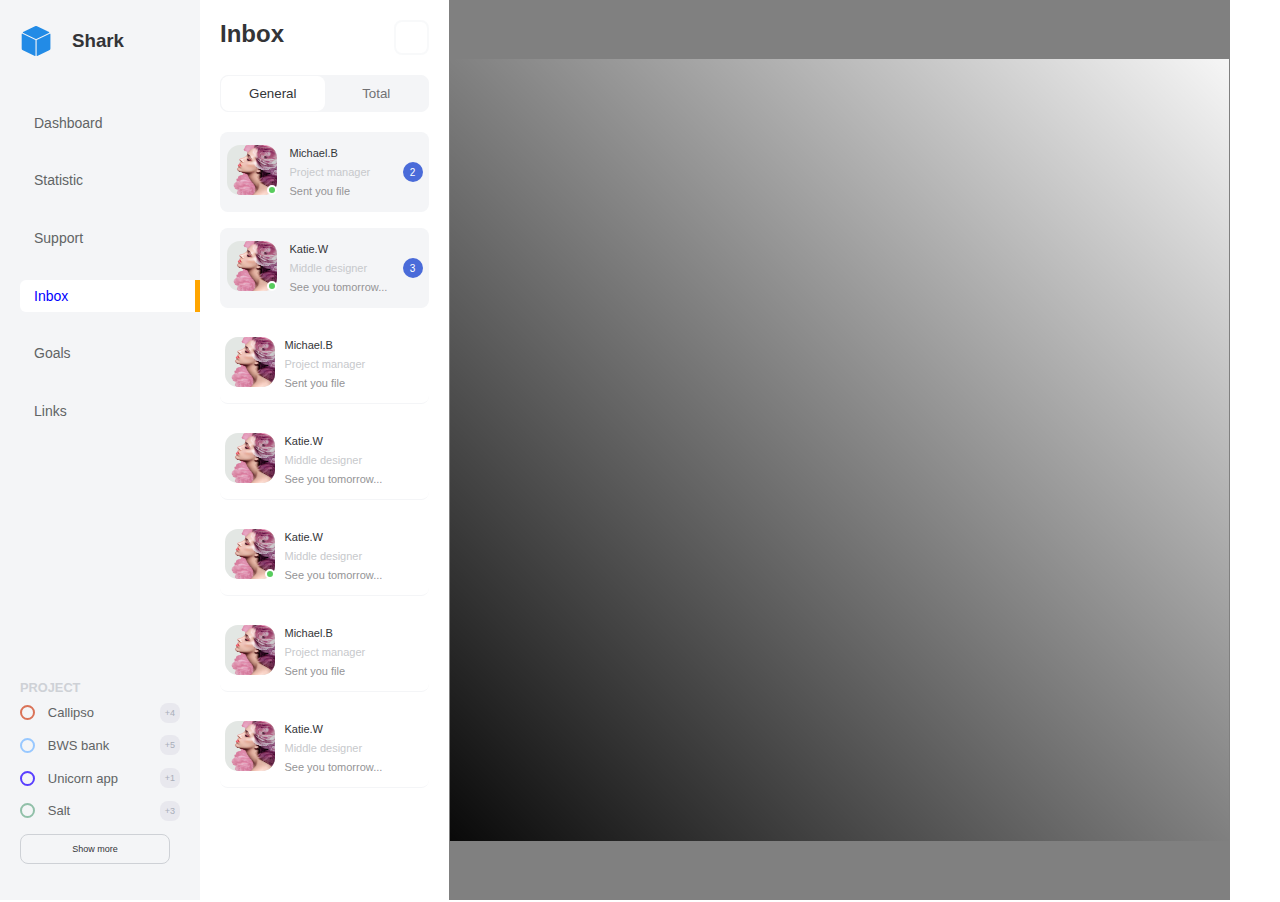
==== index.html @ 5ca9c0ca "2part" ====
<!DOCTYPE html>
<html lang="en">
<head>
    <meta charset="UTF-8">
    <meta http-equiv="X-UA-Compatible" content="IE=edge">
    <meta name="viewport" content="width=, initial-scale=1.0">
    <link rel="stylesheet" href="./style.css">
    <link rel="stylesheet" href="https://maxst.icons8.com/vue-static/landings/line-awesome/line-awesome/1.3.0/css/line-awesome.min.css">
    <title>Schark app</title>

</head>
<body>
    <aside class="menu">
        <div class="logo">
           <img class="logo__img" src="./image/icons8-cube-60.png" alt="">
            <h3 class="logo__text" >Shark</h3>
        </div>
        
       <section class="nav">
            <ul class="nav__list">
                <li class="nav__item">
                    <span class="nav_img-menu"><i class="lab la-buffer"></i>
                    </span>
                    <span class="nav__text-item">Dashboard</span>
                </li>
                    <li class="nav__item">
                        <span class="nav_img-menu"><i class="las la-chart-area"></i></span>
                        <span class="nav__text-item">Statistic</span>
                    </li>
                    <li class="nav__item">
                        <span class="nav_img-menu"><i class="las la-comment-alt"></i></span>
                        <span class="nav__text-item">Support</span>
                    </li>
                    <li class="nav__item nav__item-active">
                        <span class="nav_img-menu nav__img-active"><i class="las la-inbox"></i></span>
                        <span class="nav__text-item nav__text-active">Inbox</span>
                    </li>
                    <li class="nav__item">
                        <span class="nav_img-menu"><i class="las la-rocket"></i></span>
                        <span class="nav__text-item">Goals</span>
                    </li>
                    <li class="nav__item">
                        <span class="nav_img-menu"><i class="las la-link"></i></span>
                        <span class="nav__text-item">Links</span>
                </li>
            </ul>
                <div class="nav__project-wrap">
                <ul class="nav__project">
                    <h4 class="nav__project-title" >PROJECT</h4>
                    <li class="nav__project-list" >
                        <div class="project__list-wrap">
                            <div class="nav__img nav__img--orange" ></div>
                            <span class="nav__project-item" >Callipso</span>
                        </div>
                        <button class="button__project">+4</button>
                    </li>
                    <li class="nav__project-list">
                        <div class="project__list-wrap">
                           <div class="nav__img nav__img--blue" ></div>
                           <span class="nav__project-item" >BWS bank</span> 
                        </div>
                        <button class="button__project">+5</button>
                    </li>
                    <li class="nav__project-list">
                        <div class="project__list-wrap">
                         <div class="nav__img nav__img--violet" ></div>
                         <span class="nav__project-item" >Unicorn app<span> 
                        </div>
                       <button class="button__project">+1</button> 
                    </li>
                    <li class="nav__project-list">
                        <div class="project__list-wrap">
                          <div class="nav__img nav__img--green" ></div>
                          <span class="nav__project-item" >Salt</span> 
                        </div>
                        <button class="button__project">+3</button> 
                    </li>
                </ul>
                <button class="button-nav-project">Show more</button>
                </div>
       </section>
           
    </aside>
  <main>
        <div class="inbox">
            <div class="inbox__title-wrap">
                    <h2 class="inbox__title">
                        Inbox
                    </h2>
                    <button class="inbox__button" type="button" ><i class="las la-plus"></i></button>
                    
            </div>    
                   <div class="inbox__switcher">
                        <button class="inbox__switcher-button inbox__switcher-button--active" id="general-btn">General</button>
                        <button class="inbox__switcher-button" id="total-btn">Total</button>
                    </div>
            <ul class="container">
                <li class="chat__item">
                    <figure class="chat__person">
                    <img class="person__avatar" src="./image/person.png" alt="">
                    <div class="marker_avatar--green"></div>    
                    </figure>
                    <div class="chat__text-wrap">
                        <div class="chat__text chat__text--bold">Michael.B</div>
                        <div class=" chat__text chat__text--lightgray">Project manager</div>
                        <div class=" chat__text chat__text--darkgray" >Sent you file</div>
                    </div>
                    <div class="chat__img--blue">2</div>

                </li>
                <li class="chat__item">
                    <figure class="chat__person">
                        <img class="person__avatar" src="./image/person.png" alt="">
                        <div class="marker_avatar--green"></div>    
                     </figure>
                        <div class="chat__text-wrap">
                            <div class="chat__text chat__text--bold">Katie.W</div>
                            <div class=" chat__text chat__text--lightgray">Middle designer</div>
                            <div class=" chat__text chat__text--darkgray" >See you tomorrow...</div>
                        </div>
                        <div class="chat__img--blue">3</div>
                </li>
                <li class="chat__item chat__item--notActive">
                    <figure class="chat__person">
                    <img class="person__avatar" src="./image/person.png" alt="">
                    <!-- <div class="marker_avatar--green"></div>     -->
                    </figure>
                    <div class="chat__text-wrap">
                        <div class="chat__text chat__text--bold">Michael.B</div>
                        <div class=" chat__text chat__text--lightgray">Project manager</div>
                        <div class=" chat__text chat__text--darkgray" >Sent you file</div>
                    </div>
                    <div class="chat__img--none"></div>

                </li>
                <li class="chat__item chat__item--notActive">
                    <figure class="chat__person">
                        <img class="person__avatar" src="./image/person.png" alt="">
                        <!-- <div class="marker_avatar--green"></div>     -->
                     </figure>
                        <div class="chat__text-wrap">
                            <div class="chat__text chat__text--bold">Katie.W</div>
                            <div class=" chat__text chat__text--lightgray">Middle designer</div>
                            <div class=" chat__text chat__text--darkgray" >See you tomorrow...</div>
                        </div>
                        <div class="chat__img--none"></div>
                </li>
                <li class="chat__item chat__item--notActive">
                    <figure class="chat__person">
                        <img class="person__avatar" src="./image/person.png" alt="">
                        <div class="marker_avatar--green"></div>    
                     </figure>
                        <div class="chat__text-wrap">
                            <div class="chat__text chat__text--bold">Katie.W</div>
                            <div class=" chat__text chat__text--lightgray">Middle designer</div>
                            <div class=" chat__text chat__text--darkgray" >See you tomorrow...</div>
                        </div>
                        <div class="chat__img--none"></div>
                </li>
                <li class="chat__item chat__item--notActive">
                    <figure class="chat__person">
                    <img class="person__avatar" src="./image/person.png" alt="">
                    <!-- <div class="marker_avatar--green"></div>     -->
                    </figure>
                    <div class="chat__text-wrap">
                        <div class="chat__text chat__text--bold">Michael.B</div>
                        <div class=" chat__text chat__text--lightgray">Project manager</div>
                        <div class=" chat__text chat__text--darkgray" >Sent you file</div>
                    </div>
                    <div class="chat__img--none"></div>

                </li>
                <li class="chat__item chat__item--notActive">
                    <figure class="chat__person">
                        <img class="person__avatar" src="./image/person.png" alt="">
                        <!-- <div class="marker_avatar--green"></div>     -->
                     </figure>
                        <div class="chat__text-wrap">
                            <div class="chat__text chat__text--bold">Katie.W</div>
                            <div class=" chat__text chat__text--lightgray">Middle designer</div>
                            <div class=" chat__text chat__text--darkgray" >See you tomorrow...</div>
                        </div>
                        <div class="chat__img--none"></div>
                </li>
                 
            </ul>
        </div>
        <div class="chat">
            <div  class="chat-top"></div>
            <div class="messages">
                <div class="message"></div>
                <div class="message"></div>
                <div class="message"></div>
                <div class="message"></div>
                <div class="message"></div>
                <div class="message"></div>
                <div class="message"></div>
                <div class="message"></div>
                <div class="message"></div>
                <div class="message"></div>
            </div>
            <div class="chat-bottom"></div>
        </div>
        <div class="panel">

        </div>
  </main>
  <script>
      var  generalBtn = document.getElementById('general-btn');
var  totalBtn = document.getElementById('total-btn');

generalBtn.addEventListener("click", function(evt) {
    console.log(evt.target);
    generalBtn.classList.toggle('inbox__switcher-button--active');
    totalBtn.classList.toggle('inbox__switcher-button--active');
});

totalBtn.addEventListener("click", function(evt) {
    console.log(evt.target);
    generalBtn.classList.toggle('inbox__switcher-button--active');
    totalBtn.classList.toggle('inbox__switcher-button--active');
});
  </script> 

</body>
</html>
---- style.css ----
* {
    box-sizing: border-box;
    padding: 0;
    margin: 0;
}
@import url('https://fonts.googleapis.com/css2?family=Roboto:ital,wght@0,400;0,700;1,100&display=swap');
html,
body,
main,
aside,
.inbox,
.chat,
.panel {
height: 100%
}
:root {
    --light-gray:rgb(244,245,247);
    --dark-gray: #717173;
    --dark-text: rgb(51,52,55);
    --nav-text: rgb(97, 100, 101);
    --marg-top: 2vw;
    --margin: 20px;
    --text-lightGrey: #CED1D6;
    --radius: 8px;
}
body {
    font-family: 'Roboto',
    sans-serif;

}
li {
    list-style-type: none;
}
lu {
    margin-left: 0;
    margin-right: 0;

}
aside {
    position: absolute;
    left: 0;
    top: 0;
}

.menu /* .aside{  */ {
    position: absolute;
    top: 0;
    left: 0;
    background: var(--light-gray);
    width: 200px;
    height: 100%;
    padding: 0 0 0 20px;
    padding-top: var(--marg-top);

}
.logo {
    display: flex;
    align-items: center;
    margin-bottom:calc(var(--marg-top)*2) ;
}
.logo__img {
    width: 32px;
    height: 30px;
   margin-right: 20px;
}
.logo__text {
    color: var(--dark-text);
   
}
.nav {
    display: flex;
    flex-direction: column;
     align-items: center;
     justify-content: space-between;
     height: 90%;
    
}
    
.nav__project-title {
    color: var(--text-lightGrey);
    font-size: 1vw;
    margin-bottom: 8px;
}
.nav_img-menu {
    color: #A5A9B2;
    margin: 0 5px 0 9px;
}
.nav__text-item {
    color: var(--nav-text);
    font-size: 14px;
   
}
.nav__item {
    margin-bottom: var(--marg-top);
    width: 100%;
    height: 2rem;
    display: flex;
    justify-content: start;
    align-items: center;
  
}
.nav__img-active,
.nav__text-active{
    color: blue;
}
.nav__item:hover,
.nav__item-active {
    border-right: 5px solid orange;
    background-color: white;
    cursor: pointer;
    border-top-left-radius: 6px;
    border-bottom-left-radius: 6px;
}
.nav__img{
    width: 15px;
    height: 15px;
    border: 2px solid rgb(218, 115, 88);
    border-radius: var(--radius);
}
.nav__img--blue{
    border: 2px solid rgb(152, 200, 255);
}
.nav__img--violet {
    border: 2px solid rgb(89, 63, 263);
}
.nav__img--green{
    border: 2px solid rgb(145, 192, 169);
}
.nav__project-list {
    display: flex;
    justify-content: space-between;
    font-size: 13px;
    margin-bottom: calc(var(--marg-top)/2);
}
.button__project {
    width: 20px;
    height: 20px;
    background-color: rgb(232, 232, 238);
    border: none;
    border-radius: var(--radius);
    color: rgb(168, 174, 185);
    font-size: 9px;
}
.nav__list {
    width: 100%;
}
.project__list-wrap{
    display: flex;
    justify-content: space-between;
    align-items: center;
}
.nav__project-item {
    color: var(--nav-text);
    margin-left: 1vw;
}
.button-nav-project {
   background-color: var(--light-gray); 
   border: 1px solid var(--text-lightGrey);
   width:150px ;
   height: 30px;
   border-radius: var(--radius);
   color: var(--dark-text);
   font-size: 9px;
   margin-bottom: 30px;
}
.nav__project-wrap{
    width: 100%;
    box-sizing: border-box;
    padding-right: 20px;
}
.inbox {
    border-right: 1px solid grey;
    padding: 20px 20px 0 20px;
    width: 250px;
    color: var(--dark-text);
    
}
.inbox__button{
    background: transparent;
    border: 2px solid var(--light-gray);
    border-radius: var(--radius);
    width: 35px;
    height: 35px;
    font-size: 20px;
}
.inbox__button {  
    cursor: pointer;
    opacity: 0.6;
}
.inbox__title-wrap {
    display: flex;
    justify-content: space-between;
    margin-bottom: var(--margin);
}
.inbox__switcher {
    display: flex;
    background: var(--light-gray);
    border: 1px solid var(--light-gray);
    border-radius: var(--radius);
    margin-bottom: var(--margin);
   
}
.inbox__switcher-button {
    width: 50%;
    height: 35px;
    border: none;
    border-radius: var(--radius);
    background: transparent;
    color: var(--dark-gray);
}

.inbox__switcher-button--active {
    background: white;
    color: var(--dark-text);
}
main {
    position: absolute;
    top: 0;
    left: 200px;
    width: calc(100% - 200px);
    display: flex;
}
.chat {
    border-right: 1px solid grey;
    width: calc(100% - 250px - 50px);
    background: linear-gradient(45deg, black, transparent);
    display: flex;
    justify-content: space-between;
    flex-direction: column;
}
.panel {
    width: 50px;
}
.chat__item {
    display: flex;
    height: 80px;
    background:var(--light-gray);
    /* надо поправить, чтобы отступ был у всех кроме последнего */
    justify-content: space-around;
    align-items: center;
    border-radius: var(--radius);
}
.chat__item:not(:last-child) {
    margin-bottom: 1rem;
}
.chat__item--notActive{
    background: none;
    border-bottom: 1px solid var(--light-gray);
    border-radius: none;
}
.chat__person {
    position: relative;
    
}
.person__avatar{
    width: 50px;
    height: 50px;
    border-radius: 13px;
    background-color: #E3E7E4;
    
}
.marker_avatar--green{
    width: 10px;
    height: 10px;
    background-color: #57CC5D;
    border:  2px solid white;
    border-radius: 100%;
    position: absolute;
    bottom: 4px;
    right: 0;
}
.chat__img--none{
    width: 30px;
    height: 20px  
}
 .container,
 .messages {
     height: calc(100% - 110px);
     overflow-y: scroll; /* добавляет скрол ан странице в этом блоке */ 
     /* надо поправить, чтобы сделать через  calc 100-высота class inbox */

 }
 
.chat__text-wrap {
     width:100px;
     height: 50px;
     display: flex;
     flex-direction: column;
     justify-content: space-between;
     
     
 }
 .chat__text{
font-size: 11px;
 }
 .chat__text--bold{
     color: var(--dark-text);
 }
 .chat__text--lightgray{
     color: #c7c9cc;
 }
 .chat__text--darkgray{
     color: #949496;
 }

 .chat__img--blue {
     display: flex;
     width: 20px;
     height: 20px;
     background-color: #4A6BD9;
     font-size: 10px;
     justify-content: center;
     align-items: center;
     color: white;
     border-radius: 100%;
 }
 .chat-top,
 .chat-bottom {
     height: 60px;
     background: grey;
 }
 .message {
     height: 20px;
     
     margin-bottom: 1rem;
 }
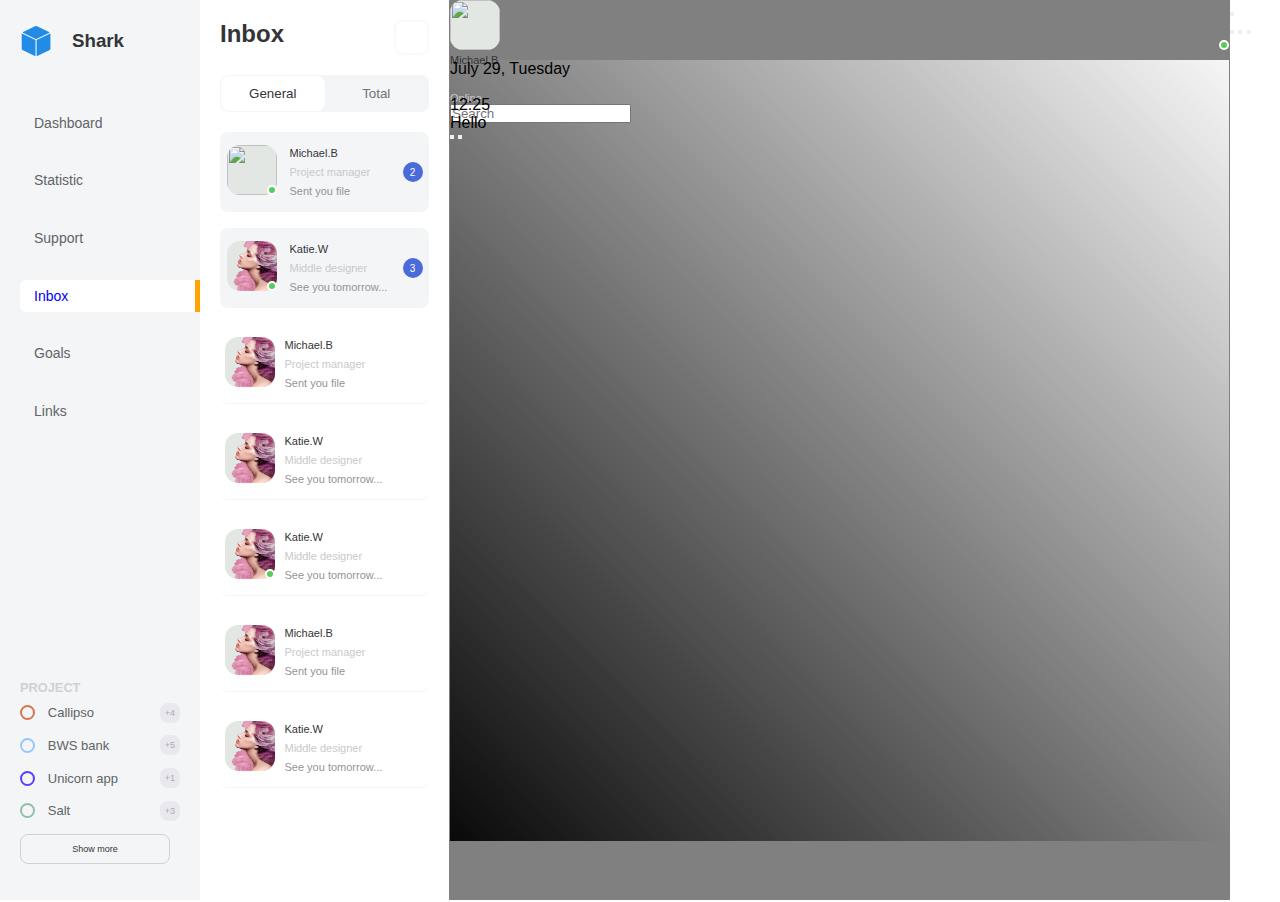
==== commit 3ebe9f31: "3bloks ready" ====
--- a/index.html
+++ b/index.html
@@ -97,8 +97,8 @@
             <ul class="container">
                 <li class="chat__item">
                     <figure class="chat__person">
-                    <img class="person__avatar" src="./image/person.png" alt="">
-                    <div class="marker_avatar--green"></div>    
+                    <img class="person__avatar" src="./image/face_PNG11760.png" alt="">
+                     <div class="marker_avatar--green"></div>    
                     </figure>
                     <div class="chat__text-wrap">
                         <div class="chat__text chat__text--bold">Michael.B</div>
@@ -185,13 +185,34 @@
                  
             </ul>
         </div>
-        <div class="chat">
-            <div  class="chat-top"></div>
+        <section class="chat">
+            <div  class="chat-top">
+                <div class="chat__top-wrap">
+                   <figure class="chat__person chat__person--little">
+                        <img class="person__avatar person_img--little" src="./image/face_PNG11760.png" alt="">
+                        <div class="marker_avatar--green"></div>    
+                    </figure>
+                    <div class="chat__text-wrap chat__text-size">
+                        <div class="chat__text chat__text--bold">Michael.B</div>
+                        <div class=" chat__text chat__text--lightgray">Online</div>
+                    </div>
+                </div>
+                <div class="chat__top-wrap">
+                    <form class="search__wrap">
+                        <input type="text"  id=""     placeholder="Search" class="search__form">
+                         <span class="icon__search"><i class="las la-search"></i></span>
+                    </form>
+                        <button class="button__chat-top"><i class="las la-microphone"></i></button>
+                    <button class="button__chat-top"><i class="las la-camera"></i></button>
+                
+                </div>
+
+            </div>
             <div class="messages">
-                <div class="message"></div>
-                <div class="message"></div>
-                <div class="message"></div>
-                <div class="message"></div>
+                <div class="message">July 29, Tuesday</div>
+                <time class="message">12:25</time>
+                <div class="message">Hello</div>
+                <audio class="message"></audio>
                 <div class="message"></div>
                 <div class="message"></div>
                 <div class="message"></div>
@@ -200,10 +221,15 @@
                 <div class="message"></div>
             </div>
             <div class="chat-bottom"></div>
-        </div>
-        <div class="panel">
-
-        </div>
+        </section>
+        <footer class="panel">
+                <button class="button__footer"><i class="las la-ellipsis-h"></i></button>
+            <div class="panel__bottom">
+                <button class="button__footer"><i class="las la-exclamation-circle"></i></button>
+                <button class="button__footer"><i class="las la-microphone-slash"></i></button>
+                <button class="button__footer"><i class="las la-trash"></i></button>
+            </div>
+        </footer>
   </main>
   <script>
       var  generalBtn = document.getElementById('general-btn');
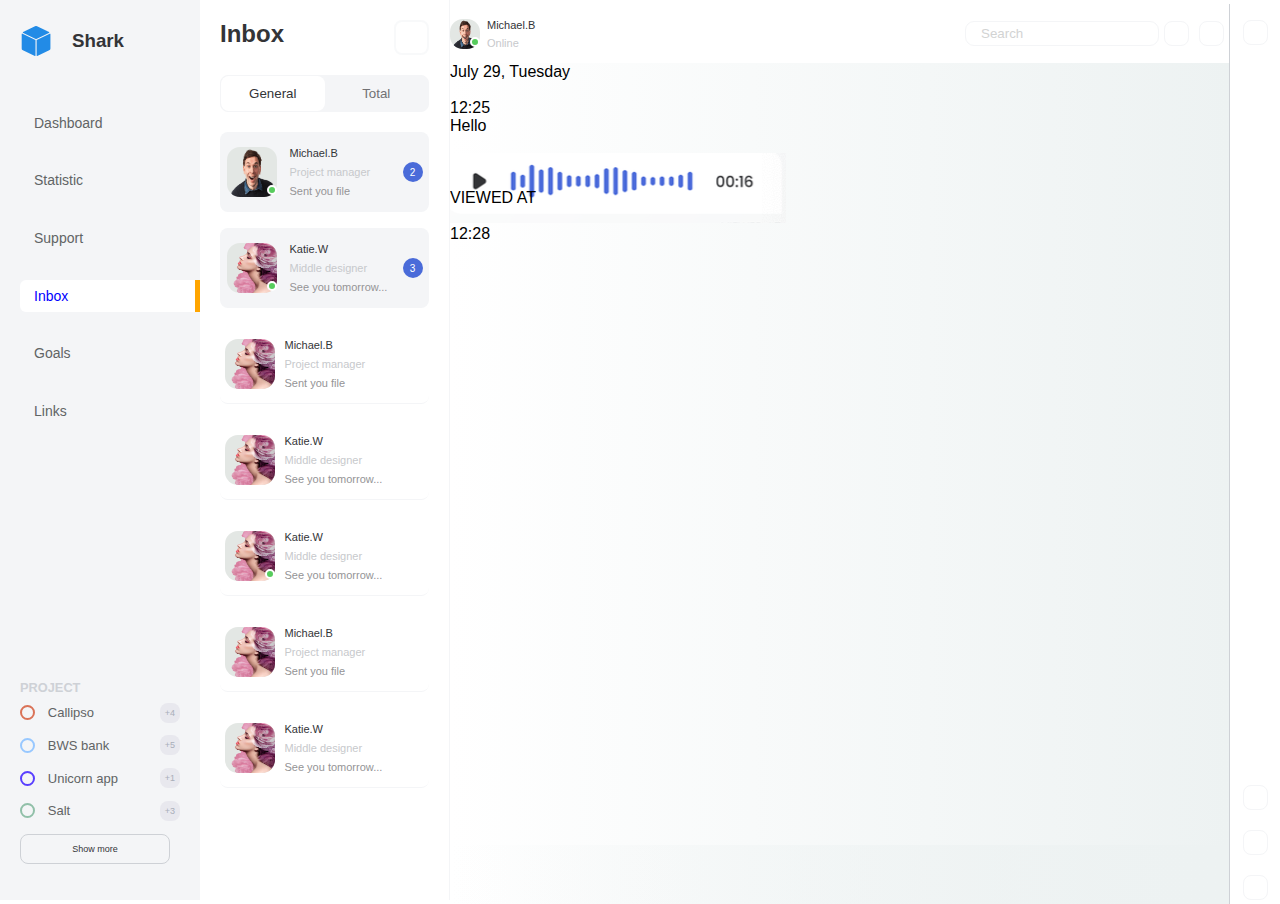
==== commit 27907700: "3bloka is ready" ====
--- a/index.html
+++ b/index.html
@@ -212,9 +212,9 @@
                 <div class="message">July 29, Tuesday</div>
                 <time class="message">12:25</time>
                 <div class="message">Hello</div>
-                <audio class="message"></audio>
-                <div class="message"></div>
-                <div class="message"></div>
+                <div class="message"><img src="./image/audio1.png" alt=""></div>
+                <div class="message">VIEWED AT</div>
+                <time class="message">12:28</time>
                 <div class="message"></div>
                 <div class="message"></div>
                 <div class="message"></div>
--- a/style.css
+++ b/style.css
@@ -12,6 +12,7 @@
 .chat,
 .panel {
 height: 100%
+
 }
 :root {
     --light-gray:rgb(244,245,247);
@@ -26,7 +27,7 @@
 body {
     font-family: 'Roboto',
     sans-serif;
-
+border-radius: var(--radius);
 }
 li {
     list-style-type: none;
@@ -169,7 +170,7 @@
     padding-right: 20px;
 }
 .inbox {
-    border-right: 1px solid grey;
+    border-right: 1px solid var(--light-gray);
     padding: 20px 20px 0 20px;
     width: 250px;
     color: var(--dark-text);
@@ -221,15 +222,32 @@
     display: flex;
 }
 .chat {
-    border-right: 1px solid grey;
+    border-right: 1px solid var(--text-lightGrey);
     width: calc(100% - 250px - 50px);
-    background: linear-gradient(45deg, black, transparent);
+    margin-top: 4px;
+    /* нужно откорректировать марджин лево и право, низ */
     display: flex;
     justify-content: space-between;
     flex-direction: column;
 }
+.chat,
+.chat-bottom {
+    background: linear-gradient(90deg, transparent, #edf2f2);
+}
 .panel {
     width: 50px;
+    margin-bottom: 20px;
+    display: flex;
+    flex-direction: column;
+    align-items: center;
+    justify-content: space-between;
+}
+
+.panel__bottom{
+    display: flex;
+    flex-direction: column;
+    align-items: center;
+    justify-content: space-between;   
 }
 .chat__item {
     display: flex;
@@ -250,6 +268,8 @@
 }
 .chat__person {
     position: relative;
+    width: 50px;
+    height: 50px;
     
 }
 .person__avatar{
@@ -258,6 +278,14 @@
     border-radius: 13px;
     background-color: #E3E7E4;
     
+}
+.person_img--little{
+    height: 30px;
+    width: 30px;
+}
+.chat__person--little{
+width: 30px;
+height: 30px;
 }
 .marker_avatar--green{
     width: 10px;
@@ -266,7 +294,7 @@
     border:  2px solid white;
     border-radius: 100%;
     position: absolute;
-    bottom: 4px;
+    bottom: 2px;
     right: 0;
 }
 .chat__img--none{
@@ -314,13 +342,73 @@
      color: white;
      border-radius: 100%;
  }
- .chat-top,
+ .chat-top {
+     height: 60px;
+     background: #FFF;
+     display: flex;
+     justify-content: space-between;
+     align-items: center;
+ }
+ .chat__top-wrap{
+     display: flex;
+     justify-content: center;
+     align-items: center;
+ }
+ .chat__text-size{
+     height: 30px;
+     margin-left: 7px;
+ }
  .chat-bottom {
      height: 60px;
-     background: grey;
- }
+ }
+ .search__form{
+    height: 25px;
+    border: 1px solid var(--light-gray);
+    border-radius: 9px;
+    outline: none;
+    padding-left: 15px;
+    background: transparent;
+
+ }
+ .search__wrap{
+     position: relative;
+ }
+ .icon__search{
+    position: absolute;
+    cursor: pointer;
+    top:6px;
+    right: 8px;
+    color: #a7a8ab;
+
+ }
+ /* спрятали серч */
+ .search__form::placeholder {
+    color: #d2d3d3;
+ }
+ 
+ 
  .message {
      height: 20px;
      
      margin-bottom: 1rem;
+ }
+ .button__footer {
+     width: 25px;
+     height: 25px;
+     background-color: transparent;
+     border: 1px solid var(--light-gray);
+     border-radius: var(--radius);
+     color: #a7a8ab;
+     margin-top: 20px;
+     font-size: 16px;
+ }
+ .button__chat-top {
+    width: 25px;
+    height: 25px;
+    background-color: transparent;
+    border: 1px solid var(--light-gray);
+    border-radius: var(--radius);
+    color: #a7a8ab;
+    font-size: 16px;
+    margin: 0px 5px;
  }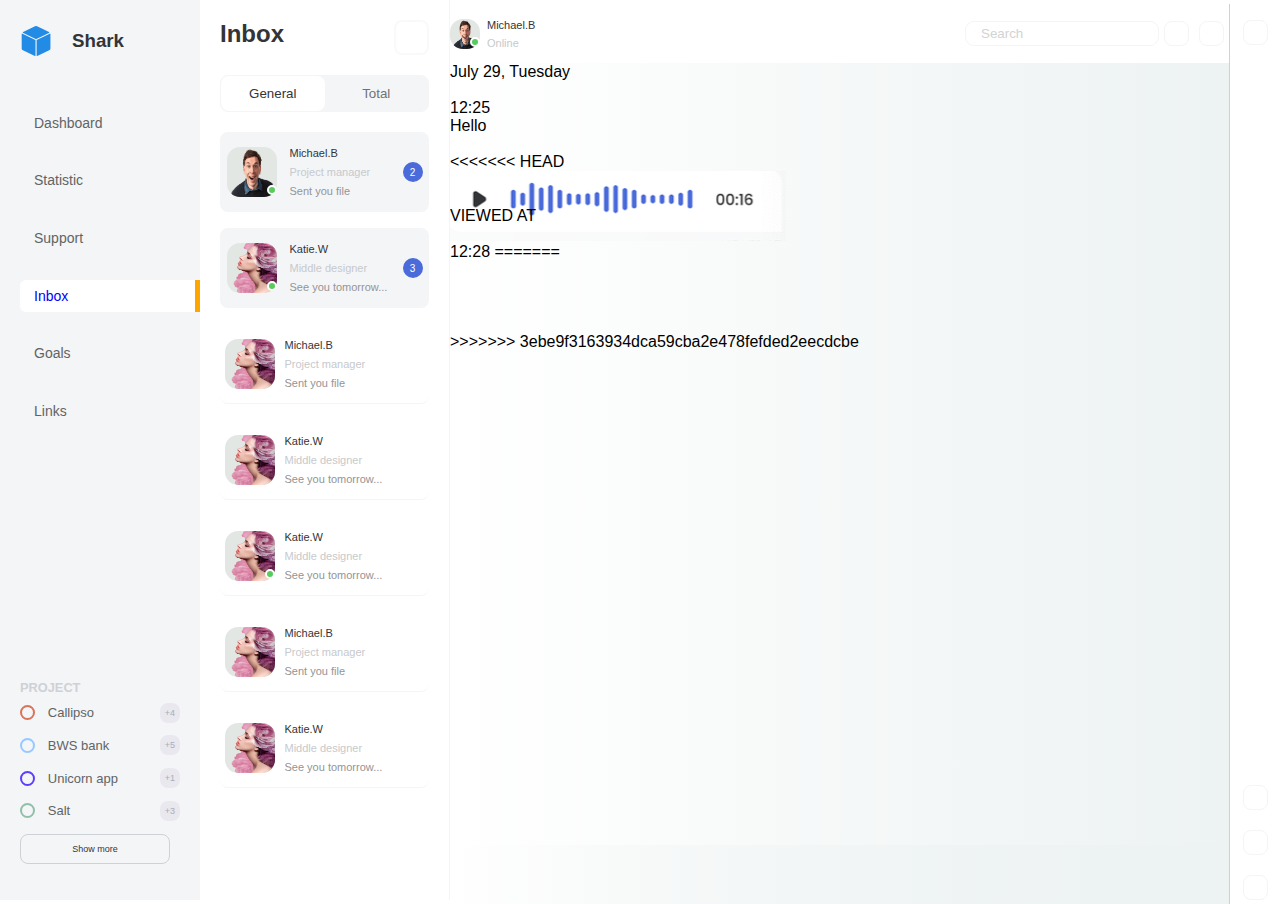
==== commit 96decfdd: "dddd" ====
--- a/index.html
+++ b/index.html
@@ -212,9 +212,15 @@
                 <div class="message">July 29, Tuesday</div>
                 <time class="message">12:25</time>
                 <div class="message">Hello</div>
+<<<<<<< HEAD
                 <div class="message"><img src="./image/audio1.png" alt=""></div>
                 <div class="message">VIEWED AT</div>
                 <time class="message">12:28</time>
+=======
+                <audio class="message"></audio>
+                <div class="message"></div>
+                <div class="message"></div>
+>>>>>>> 3ebe9f3163934dca59cba2e478fefded2eecdcbe
                 <div class="message"></div>
                 <div class="message"></div>
                 <div class="message"></div>
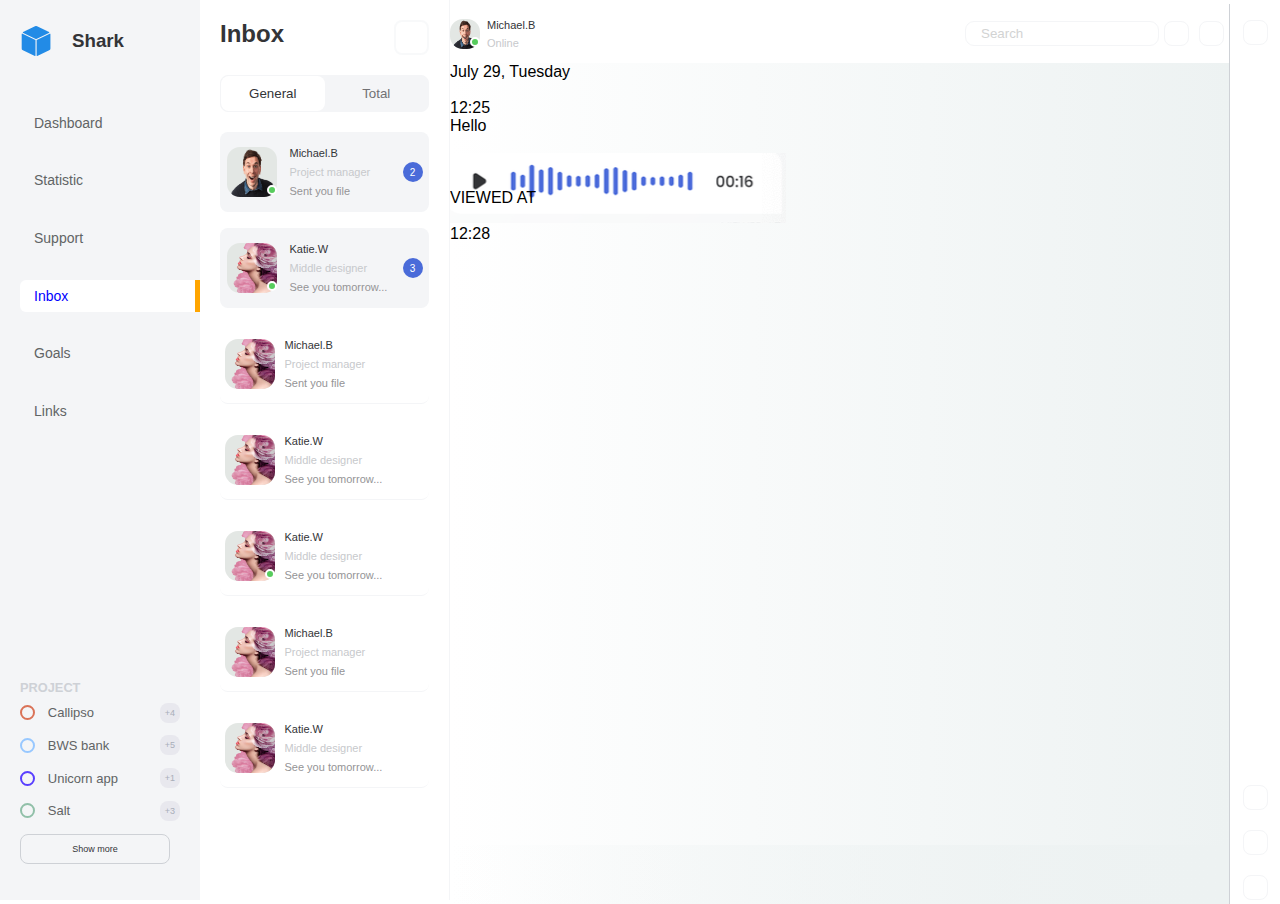
==== commit 78005789: "change" ====
--- a/index.html
+++ b/index.html
@@ -212,15 +212,14 @@
                 <div class="message">July 29, Tuesday</div>
                 <time class="message">12:25</time>
                 <div class="message">Hello</div>
-<<<<<<< HEAD
+
                 <div class="message"><img src="./image/audio1.png" alt=""></div>
                 <div class="message">VIEWED AT</div>
                 <time class="message">12:28</time>
-=======
                 <audio class="message"></audio>
                 <div class="message"></div>
                 <div class="message"></div>
->>>>>>> 3ebe9f3163934dca59cba2e478fefded2eecdcbe
+
                 <div class="message"></div>
                 <div class="message"></div>
                 <div class="message"></div>
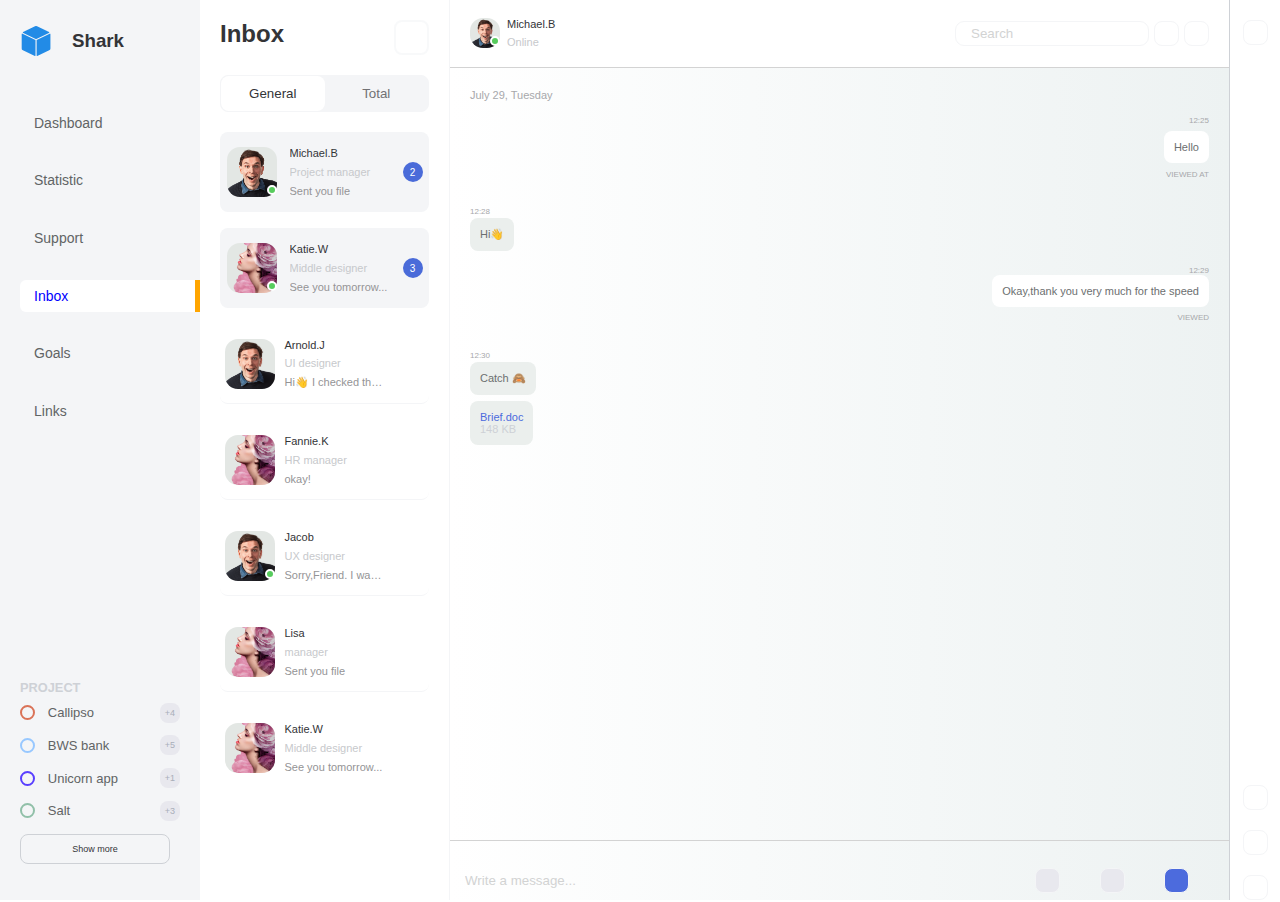
==== commit bc28ea73: "without media" ====
--- a/index.html
+++ b/index.html
@@ -102,8 +102,8 @@
                     </figure>
                     <div class="chat__text-wrap">
                         <div class="chat__text chat__text--bold">Michael.B</div>
-                        <div class=" chat__text chat__text--lightgray">Project manager</div>
-                        <div class=" chat__text chat__text--darkgray" >Sent you file</div>
+                        <div class="chat__text chat__text--lightgray">Project manager</div>
+                        <div class="chat__text chat__text--darkgray" >Sent you file</div>
                     </div>
                     <div class="chat__img--blue">2</div>
 
@@ -122,49 +122,49 @@
                 </li>
                 <li class="chat__item chat__item--notActive">
                     <figure class="chat__person">
+                    <img class="person__avatar" src="./image/face_PNG11760.png" alt="">
+                    <!-- <div class="marker_avatar--green"></div>     -->
+                    </figure>
+                    <div class="chat__text-wrap">
+                        <div class="chat__text chat__text--bold">Arnold.J</div>
+                        <div class=" chat__text chat__text--lightgray">UI designer</div>
+                        <div class=" chat__text chat__text--darkgray" >Hi👋 I checked the layout again</div>
+                    </div>
+                    <div class="chat__img--none"></div>
+
+                </li>
+                <li class="chat__item chat__item--notActive">
+                    <figure class="chat__person">
+                        <img class="person__avatar" src="./image/person.png" alt="">
+                        <!-- <div class="marker_avatar--green"></div>     -->
+                     </figure>
+                        <div class="chat__text-wrap">
+                            <div class="chat__text chat__text--bold">Fannie.K</div>
+                            <div class=" chat__text chat__text--lightgray">HR manager</div>
+                            <div class=" chat__text chat__text--darkgray" >okay!</div>
+                        </div>
+                        <div class="chat__img--none"></div>
+                </li>
+                <li class="chat__item chat__item--notActive">
+                    <figure class="chat__person">
+                        <img class="person__avatar" src="./image/face_PNG11760.png" alt="">
+                        <div class="marker_avatar--green"></div>    
+                     </figure>
+                        <div class="chat__text-wrap">
+                            <div class="chat__text chat__text--bold">Jacob</div>
+                            <div class=" chat__text chat__text--lightgray">UX designer</div>
+                            <div class=" chat__text chat__text--darkgray" >Sorry,Friend. I wan't do it again</div>
+                        </div>
+                        <div class="chat__img--none"></div>
+                </li>
+                <li class="chat__item chat__item--notActive">
+                    <figure class="chat__person">
                     <img class="person__avatar" src="./image/person.png" alt="">
                     <!-- <div class="marker_avatar--green"></div>     -->
                     </figure>
                     <div class="chat__text-wrap">
-                        <div class="chat__text chat__text--bold">Michael.B</div>
-                        <div class=" chat__text chat__text--lightgray">Project manager</div>
-                        <div class=" chat__text chat__text--darkgray" >Sent you file</div>
-                    </div>
-                    <div class="chat__img--none"></div>
-
-                </li>
-                <li class="chat__item chat__item--notActive">
-                    <figure class="chat__person">
-                        <img class="person__avatar" src="./image/person.png" alt="">
-                        <!-- <div class="marker_avatar--green"></div>     -->
-                     </figure>
-                        <div class="chat__text-wrap">
-                            <div class="chat__text chat__text--bold">Katie.W</div>
-                            <div class=" chat__text chat__text--lightgray">Middle designer</div>
-                            <div class=" chat__text chat__text--darkgray" >See you tomorrow...</div>
-                        </div>
-                        <div class="chat__img--none"></div>
-                </li>
-                <li class="chat__item chat__item--notActive">
-                    <figure class="chat__person">
-                        <img class="person__avatar" src="./image/person.png" alt="">
-                        <div class="marker_avatar--green"></div>    
-                     </figure>
-                        <div class="chat__text-wrap">
-                            <div class="chat__text chat__text--bold">Katie.W</div>
-                            <div class=" chat__text chat__text--lightgray">Middle designer</div>
-                            <div class=" chat__text chat__text--darkgray" >See you tomorrow...</div>
-                        </div>
-                        <div class="chat__img--none"></div>
-                </li>
-                <li class="chat__item chat__item--notActive">
-                    <figure class="chat__person">
-                    <img class="person__avatar" src="./image/person.png" alt="">
-                    <!-- <div class="marker_avatar--green"></div>     -->
-                    </figure>
-                    <div class="chat__text-wrap">
-                        <div class="chat__text chat__text--bold">Michael.B</div>
-                        <div class=" chat__text chat__text--lightgray">Project manager</div>
+                        <div class="chat__text chat__text--bold">Lisa</div>
+                        <div class=" chat__text chat__text--lightgray">manager</div>
                         <div class=" chat__text chat__text--darkgray" >Sent you file</div>
                     </div>
                     <div class="chat__img--none"></div>
@@ -197,7 +197,7 @@
                         <div class=" chat__text chat__text--lightgray">Online</div>
                     </div>
                 </div>
-                <div class="chat__top-wrap">
+                <div class="chat__search-wrap">
                     <form class="search__wrap">
                         <input type="text"  id=""     placeholder="Search" class="search__form">
                          <span class="icon__search"><i class="las la-search"></i></span>
@@ -209,23 +209,50 @@
 
             </div>
             <div class="messages">
-                <div class="message">July 29, Tuesday</div>
-                <time class="message">12:25</time>
-                <div class="message">Hello</div>
-
-                <div class="message"><img src="./image/audio1.png" alt=""></div>
-                <div class="message">VIEWED AT</div>
-                <time class="message">12:28</time>
-                <audio class="message"></audio>
-                <div class="message"></div>
-                <div class="message"></div>
-
-                <div class="message"></div>
-                <div class="message"></div>
-                <div class="message"></div>
-                <div class="message"></div>
-            </div>
-            <div class="chat-bottom"></div>
+                <div class="message message_date message--left">July 29, Tuesday</div>
+                <div class="message--right">
+                  <time class="message" >12:25</time>
+                  <div class="message message__box message__box--white ">Hello</div>
+
+                  <audio class="message" src="./image/audio1.png">
+                   <source src="./image/icons8-audio-wave-48.png">
+                  </audio>
+                  <div class="message message__viewe">VIEWED AT</div>
+               </div>
+               <div class="message--left">
+                    <time class="message">12:28</time>
+                    <div class="message message__box message__box--grey">Hi👋 </div>
+                    <audio class="message"></audio>
+               </div>
+                <div class="message--right">
+                    <time>12:29</time>
+                    <div class="message  message__box message__box--white">Okay,thank you very much for the speed</div>
+                    <div class="message message__viewe">VIEWED</div>
+                </div>
+                <div class="message--left">
+                    <time class="message">12:30</time>
+                    <div class="message message__box message__box--grey">Catch 🙈</div>
+                    <div class="message message__image-box message__box message__box--grey">
+                        <img src="./image/icons-word.png" alt="">
+                        <div class="message__text-wrap">
+                            <span class="message__text--color" >Brief.doc</span>
+                            <span class="chat__text">148 KB</span>
+                        </div>
+                   </div>
+               </div>
+
+            </div>
+            <div class="chat-bottom">
+                
+                    <input class="message__input" type="text" name="" id="" placeholder="Write a message...">
+                
+                <div class="block_button">
+                    <button class="button__img-chat"> <i class="las la-camera"></i></button>
+                    <button class="button__img-chat"><i class="las la-microphone"></i></button>
+                    <button class="button__img-chat"><i class="las la-paper-plane"></i></button>
+                </div>
+
+            </div>
         </section>
         <footer class="panel">
                 <button class="button__footer"><i class="las la-ellipsis-h"></i></button>
--- a/style.css
+++ b/style.css
@@ -23,6 +23,7 @@
     --margin: 20px;
     --text-lightGrey: #CED1D6;
     --radius: 8px;
+    --grey-button: #a7a8ab;
 }
 body {
     font-family: 'Roboto',
@@ -224,13 +225,13 @@
 .chat {
     border-right: 1px solid var(--text-lightGrey);
     width: calc(100% - 250px - 50px);
-    margin-top: 4px;
+
     /* нужно откорректировать марджин лево и право, низ */
     display: flex;
     justify-content: space-between;
     flex-direction: column;
 }
-.chat,
+.messages,
 .chat-bottom {
     background: linear-gradient(90deg, transparent, #edf2f2);
 }
@@ -242,7 +243,11 @@
     align-items: center;
     justify-content: space-between;
 }
-
+.messages {
+    border-top: .8px solid lightgrey;
+    padding: 6px 20px 20px 20px;
+    border-bottom: .8px solid lightgrey;;
+}
 .panel__bottom{
     display: flex;
     flex-direction: column;
@@ -263,8 +268,11 @@
 }
 .chat__item--notActive{
     background: none;
+    /* border-bottom: 1px solid var(--light-gray); */
+    border-radius: none;
+}
+.chat__item--notActive:not(:last-child){
     border-bottom: 1px solid var(--light-gray);
-    border-radius: none;
 }
 .chat__person {
     position: relative;
@@ -277,11 +285,14 @@
     height: 50px;
     border-radius: 13px;
     background-color: #E3E7E4;
+    /* гармоничніе картинки */
+    object-fit: cover;
     
 }
 .person_img--little{
     height: 30px;
     width: 30px;
+    object-fit: cover;
 }
 .chat__person--little{
 width: 30px;
@@ -308,6 +319,10 @@
      /* надо поправить, чтобы сделать через  calc 100-высота class inbox */
 
  }
+ .container::-webkit-scrollbar,
+ .messages::-webkit-scrollbar {
+     display: none;
+ }
  
 .chat__text-wrap {
      width:100px;
@@ -319,13 +334,22 @@
      
  }
  .chat__text{
-font-size: 11px;
+    font-size: 11px;
+    /* позволяетставить троеточи я если текст выходит за размеры контейнера */
+    text-overflow: ellipsis;
+    /* отменяет перенос на новую строку */
+    white-space: nowrap; 
+    overflow: hidden;
+    color: var(--text-lightGrey);
+         
  }
  .chat__text--bold{
      color: var(--dark-text);
+     
  }
  .chat__text--lightgray{
      color: #c7c9cc;
+   
  }
  .chat__text--darkgray{
      color: #949496;
@@ -348,19 +372,25 @@
      display: flex;
      justify-content: space-between;
      align-items: center;
+     margin: 4px 20px;  
  }
  .chat__top-wrap{
+     width: 30%;
      display: flex;
-     justify-content: center;
+     justify-content: flex-start;
      align-items: center;
  }
  .chat__text-size{
      height: 30px;
      margin-left: 7px;
  }
- .chat-bottom {
-     height: 60px;
- }
+ .chat__search-wrap{
+    width: 70%;
+    display: flex;
+    justify-content: flex-end;
+    align-items: center;
+ }
+  
  .search__form{
     height: 25px;
     border: 1px solid var(--light-gray);
@@ -386,12 +416,6 @@
     color: #d2d3d3;
  }
  
- 
- .message {
-     height: 20px;
-     
-     margin-bottom: 1rem;
- }
  .button__footer {
      width: 25px;
      height: 25px;
@@ -410,5 +434,101 @@
     border-radius: var(--radius);
     color: #a7a8ab;
     font-size: 16px;
-    margin: 0px 5px;
- }+    margin-left: 5px;
+ }
+ 
+ 
+ .message_date{
+     font-size: 11px;
+     color:var(--grey-button) ;
+ }
+ .message {
+     
+     margin-bottom: .4rem;
+
+ }
+    time,
+    .message__viewe {
+     font-size: 8px;
+     color: var(--grey-button);
+ }
+ .message--right{
+     display: flex;
+     justify-content: center;
+     flex-direction: column;
+     align-items: flex-end;
+     margin:15px 0 15px 0;
+
+ }
+ .message__box{
+     width: fit-content;
+     height: fit-content;
+     border-radius: var(--radius);
+     border: none;
+     font-size: 11px;
+     color: #6C6F70;
+     padding: 10px;
+ }
+.message__box--white {
+    background-color: white;
+}
+.message__box--grey{
+    background-color: #EBEFED;
+}
+.message__image-box{
+    display: flex;
+    justify-content: flex-start;
+    align-items: center;
+}
+.message__text-wrap{
+    display: flex;
+   flex-direction: column;
+}
+.message__text--color{
+    color: #4C6BDD;
+}
+.message--left{
+    margin:15px 0 15px 0;  
+}
+.button__img-chat{
+    width: 25px;
+    height: 25px;
+    background-color: #E8E8EE;
+    border: 1px solid var(--light-gray);
+    border-radius: var(--radius);
+    color: #a7a8ab;
+    margin-top: 20px;
+    font-size: 16px;
+  
+}
+.button__img-chat:last-child{
+    background-color: #4c6bdd;
+}
+.message__input{
+    width: 70%;
+    height: 40px;
+    border: none;
+    outline: none;
+    background: transparent;
+    padding-left: 15px;
+}
+.message__input::placeholder{
+    color: #d2d3d3;
+}
+.search__form:focus{
+    background: var(--light-gray);
+}
+.chat-bottom{
+    height: 60px;
+    width: 100%;
+    display: flex;
+    justify-content: space-between;
+    align-items: flex-end;
+}
+.block_button{
+    display: flex;
+    align-items: center;
+    width: 30%;
+    justify-content: space-evenly;
+    height: 100%;
+}
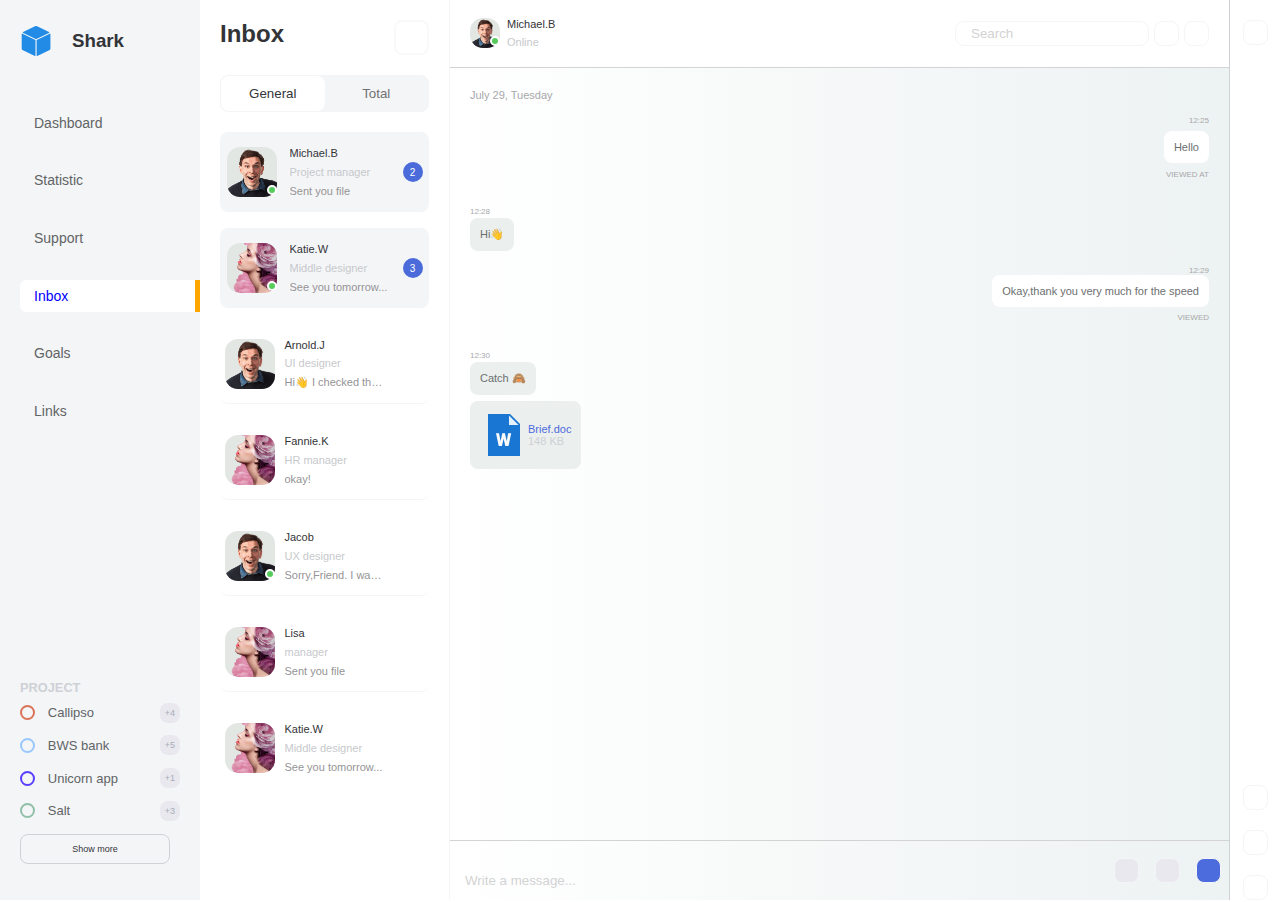
==== commit fa3b38b2: "bag mobile" ====
--- a/index.html
+++ b/index.html
@@ -10,78 +10,82 @@
 
 </head>
 <body>
-    <aside class="menu">
-        <div class="logo">
-           <img class="logo__img" src="./image/icons8-cube-60.png" alt="">
-            <h3 class="logo__text" >Shark</h3>
-        </div>
-        
-       <section class="nav">
-            <ul class="nav__list">
-                <li class="nav__item">
-                    <span class="nav_img-menu"><i class="lab la-buffer"></i>
-                    </span>
-                    <span class="nav__text-item">Dashboard</span>
-                </li>
+   <div class="wrapper">
+       <button class="burger" onclick="toggleMenu()">
+    <img class="button__media" src="./image/icons8-parallel-lines-67.png" alt="">
+  </button>
+        <aside class="menu">
+            <div class="logo">
+            <img class="logo__img" src="./image/icons8-cube-60.png" alt="">
+                <h3 class="logo__text" >Shark</h3>
+            </div>
+            
+        <section class="nav">
+                <ul class="nav__list">
                     <li class="nav__item">
-                        <span class="nav_img-menu"><i class="las la-chart-area"></i></span>
-                        <span class="nav__text-item">Statistic</span>
+                        <span class="nav_img-menu"><i class="lab la-buffer"></i>
+                        </span>
+                        <span class="nav__text-item">Dashboard</span>
                     </li>
-                    <li class="nav__item">
-                        <span class="nav_img-menu"><i class="las la-comment-alt"></i></span>
-                        <span class="nav__text-item">Support</span>
-                    </li>
-                    <li class="nav__item nav__item-active">
-                        <span class="nav_img-menu nav__img-active"><i class="las la-inbox"></i></span>
-                        <span class="nav__text-item nav__text-active">Inbox</span>
-                    </li>
-                    <li class="nav__item">
-                        <span class="nav_img-menu"><i class="las la-rocket"></i></span>
-                        <span class="nav__text-item">Goals</span>
-                    </li>
-                    <li class="nav__item">
-                        <span class="nav_img-menu"><i class="las la-link"></i></span>
-                        <span class="nav__text-item">Links</span>
-                </li>
-            </ul>
-                <div class="nav__project-wrap">
-                <ul class="nav__project">
-                    <h4 class="nav__project-title" >PROJECT</h4>
-                    <li class="nav__project-list" >
-                        <div class="project__list-wrap">
-                            <div class="nav__img nav__img--orange" ></div>
-                            <span class="nav__project-item" >Callipso</span>
-                        </div>
-                        <button class="button__project">+4</button>
-                    </li>
-                    <li class="nav__project-list">
-                        <div class="project__list-wrap">
-                           <div class="nav__img nav__img--blue" ></div>
-                           <span class="nav__project-item" >BWS bank</span> 
-                        </div>
-                        <button class="button__project">+5</button>
-                    </li>
-                    <li class="nav__project-list">
-                        <div class="project__list-wrap">
-                         <div class="nav__img nav__img--violet" ></div>
-                         <span class="nav__project-item" >Unicorn app<span> 
-                        </div>
-                       <button class="button__project">+1</button> 
-                    </li>
-                    <li class="nav__project-list">
-                        <div class="project__list-wrap">
-                          <div class="nav__img nav__img--green" ></div>
-                          <span class="nav__project-item" >Salt</span> 
-                        </div>
-                        <button class="button__project">+3</button> 
+                        <li class="nav__item">
+                            <span class="nav_img-menu"><i class="las la-chart-area"></i></span>
+                            <span class="nav__text-item">Statistic</span>
+                        </li>
+                        <li class="nav__item">
+                            <span class="nav_img-menu"><i class="las la-comment-alt"></i></span>
+                            <span class="nav__text-item">Support</span>
+                        </li>
+                        <li class="nav__item nav__item-active">
+                            <span class="nav_img-menu nav__img-active"><i class="las la-inbox"></i></span>
+                            <span class="nav__text-item nav__text-active">Inbox</span>
+                        </li>
+                        <li class="nav__item">
+                            <span class="nav_img-menu"><i class="las la-rocket"></i></span>
+                            <span class="nav__text-item">Goals</span>
+                        </li>
+                        <li class="nav__item">
+                            <span class="nav_img-menu"><i class="las la-link"></i></span>
+                            <span class="nav__text-item">Links</span>
                     </li>
                 </ul>
-                <button class="button-nav-project">Show more</button>
-                </div>
-       </section>
-           
-    </aside>
-  <main>
+                    <div class="nav__project-wrap">
+                    <ul class="nav__project">
+                        <h4 class="nav__project-title" >PROJECT</h4>
+                        <li class="nav__project-list" >
+                            <div class="project__list-wrap">
+                                <div class="nav__img nav__img--orange" ></div>
+                                <span class="nav__project-item" >Callipso</span>
+                            </div>
+                            <button class="button__project">+4</button>
+                        </li>
+                        <li class="nav__project-list">
+                            <div class="project__list-wrap">
+                            <div class="nav__img nav__img--blue" ></div>
+                            <span class="nav__project-item" >BWS bank</span> 
+                            </div>
+                            <button class="button__project">+5</button>
+                        </li>
+                        <li class="nav__project-list">
+                            <div class="project__list-wrap">
+                            <div class="nav__img nav__img--violet" ></div>
+                            <span class="nav__project-item" >Unicorn app<span> 
+                            </div>
+                        <button class="button__project">+1</button> 
+                        </li>
+                        <li class="nav__project-list">
+                            <div class="project__list-wrap">
+                            <div class="nav__img nav__img--green" ></div>
+                            <span class="nav__project-item" >Salt</span> 
+                            </div>
+                            <button class="button__project">+3</button> 
+                        </li>
+                    </ul>
+                    <button class="button-nav-project">Show more</button>
+                    </div>
+        </section>
+            
+        </aside>
+     <main>
         <div class="inbox">
             <div class="inbox__title-wrap">
                     <h2 class="inbox__title">
@@ -262,7 +266,8 @@
                 <button class="button__footer"><i class="las la-trash"></i></button>
             </div>
         </footer>
-  </main>
+     </main>
+   </div>
   <script>
       var  generalBtn = document.getElementById('general-btn');
 var  totalBtn = document.getElementById('total-btn');
@@ -278,6 +283,16 @@
     generalBtn.classList.toggle('inbox__switcher-button--active');
     totalBtn.classList.toggle('inbox__switcher-button--active');
 });
+
+
+    function toggleMenu() {
+      const menu = document.querySelector(".menu");
+      const burger = document.querySelector(".burger");
+
+      menu.classList.toggle("menu--open");
+      burger.classList.toggle("burger--open");
+    }
+  
   </script> 
 
 </body>
--- a/style.css
+++ b/style.css
@@ -53,6 +53,7 @@
     height: 100%;
     padding: 0 0 0 20px;
     padding-top: var(--marg-top);
+    transition: all .8s ease-out;
 
 }
 .logo {
@@ -529,6 +530,56 @@
     display: flex;
     align-items: center;
     width: 30%;
-    justify-content: space-evenly;
+    justify-content: flex-end;
     height: 100%;
 }
+.button__img-chat{
+    margin: 0 8px;
+}
+.burger {
+    display: none;
+    transition: all 0.8s ease-out;
+}
+@media(max-width: 768px){
+aside,
+.inbox,
+.panel {
+    display: none;
+}
+.wrapper {
+    display: block;
+}
+.chat {
+    width: 80%;
+    /* margin: 0; */
+}
+.button__media{
+    background: rgb(232, 232, 238);
+    border: 3px solid var(--text-lightGreyy);
+    width: 40px;
+    height: 80px;
+    border-radius: 8px;
+    
+}
+button{
+    border: none;
+    background: transparent;
+}
+.burger{
+    display: inline;
+    position: fixed;
+    top: 50%;
+    left: 0;
+    z-index: 1;
+}
+.menu--open {
+    transform: none;
+}
+.menu{
+    transform: translateX(calc(200px)*-1);
+    z-index: 1;
+}
+.burger--open{
+    transform: translateX(200px);
+}
+}